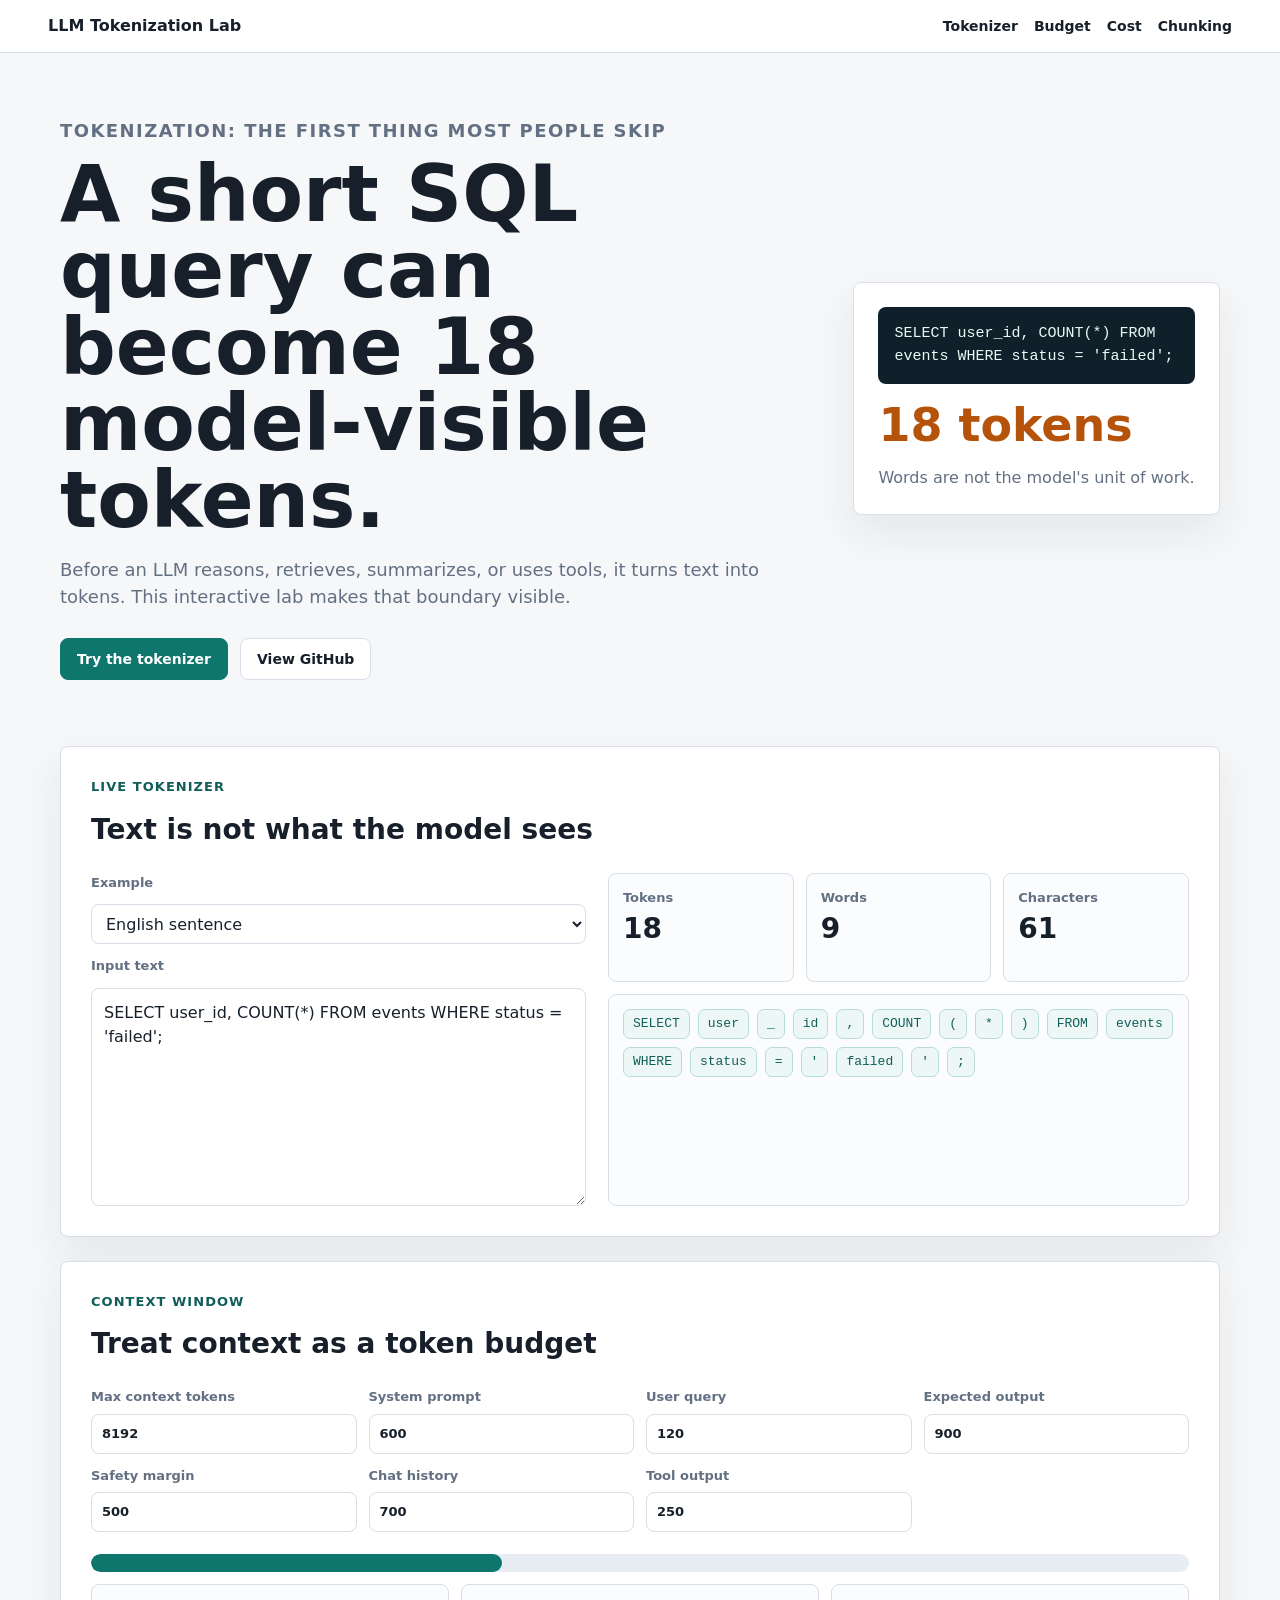
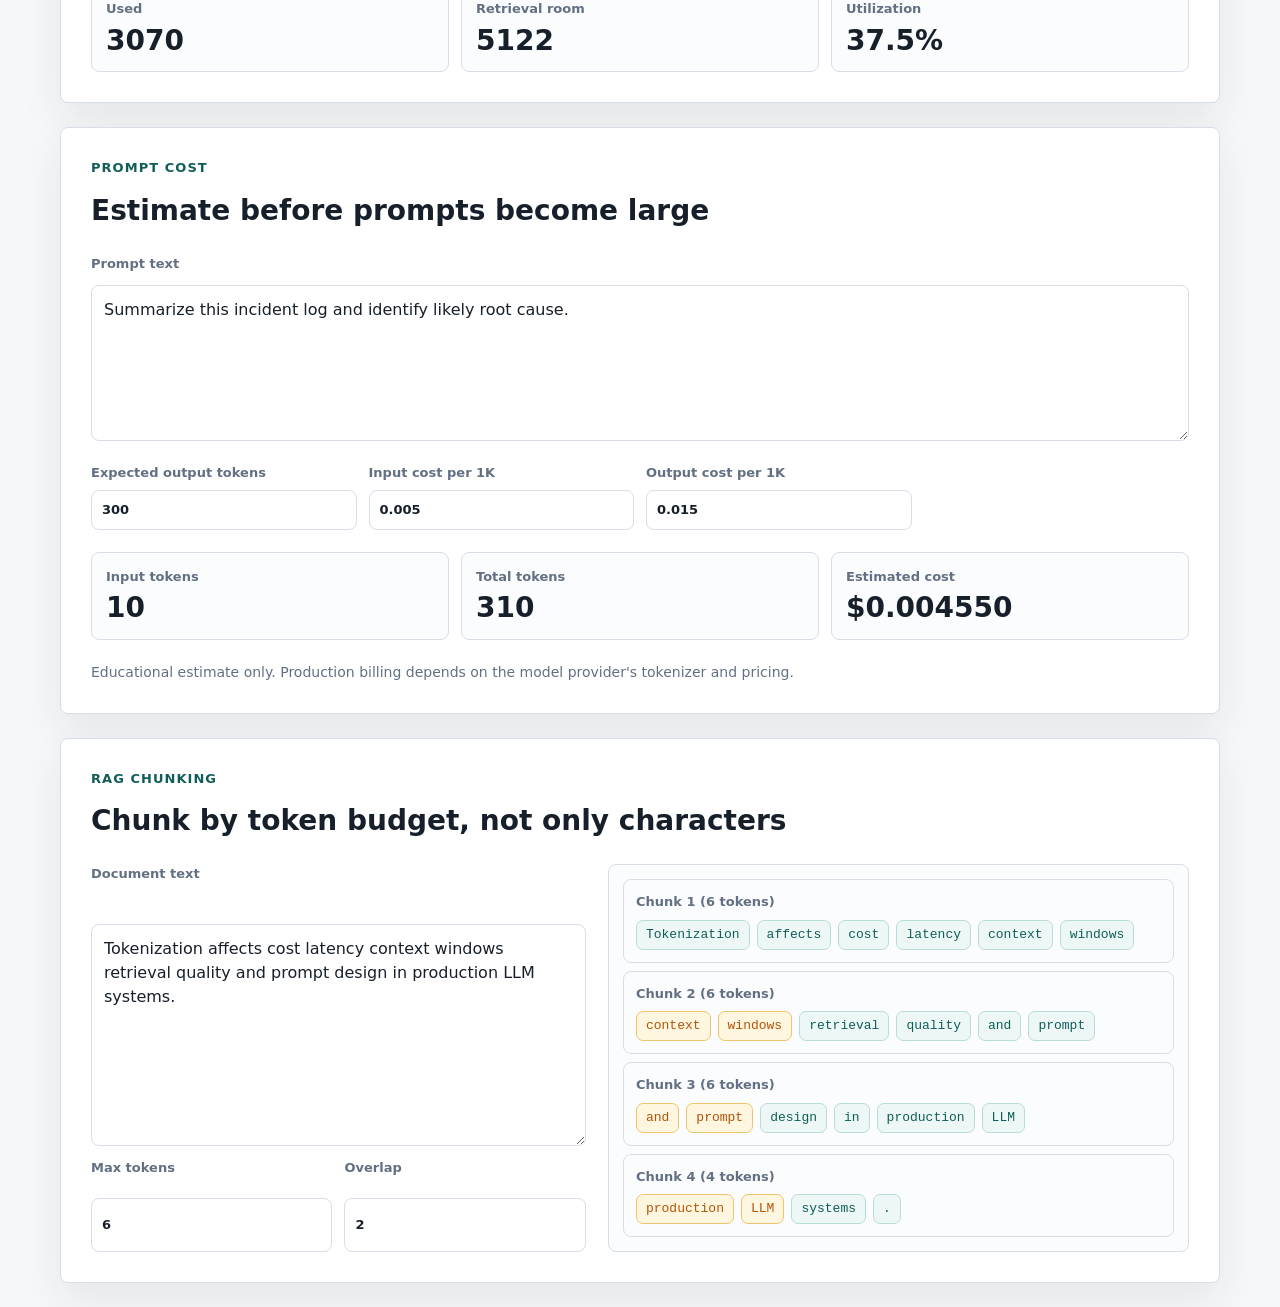
==== site/index.html @ b4047844 "Add interactive tokenization lab UI" ====
<!doctype html>
<html lang="en">
  <head>
    <meta charset="utf-8">
    <meta name="viewport" content="width=device-width, initial-scale=1">
    <title>LLM Tokenization Lab</title>
    <link rel="stylesheet" href="styles.css">
  </head>
  <body>
    <header class="topbar">
      <a class="brand" href="#tokenizer">LLM Tokenization Lab</a>
      <nav aria-label="Main navigation">
        <a href="#tokenizer">Tokenizer</a>
        <a href="#budget">Budget</a>
        <a href="#cost">Cost</a>
        <a href="#chunking">Chunking</a>
      </nav>
    </header>

    <main>
      <section class="hero">
        <div class="hero-copy">
          <p class="eyebrow">Tokenization: The First Thing Most People Skip</p>
          <h1>A short SQL query can become 18 model-visible tokens.</h1>
          <p>
            Before an LLM reasons, retrieves, summarizes, or uses tools, it turns text into tokens.
            This interactive lab makes that boundary visible.
          </p>
          <div class="hero-actions">
            <a class="button primary" href="#tokenizer">Try the tokenizer</a>
            <a class="button" href="https://github.com/siddarthasiripragada/llm-tokenization-lab">View GitHub</a>
          </div>
        </div>
        <div class="hook-panel" aria-label="Token count example">
          <code>SELECT user_id, COUNT(*) FROM events WHERE status = 'failed';</code>
          <strong>18 tokens</strong>
          <span>Words are not the model's unit of work.</span>
        </div>
      </section>

      <section id="tokenizer" class="panel">
        <div class="section-heading">
          <p class="eyebrow">Live Tokenizer</p>
          <h2>Text is not what the model sees</h2>
        </div>
        <div class="workspace">
          <div class="controls">
            <label for="exampleSelect">Example</label>
            <select id="exampleSelect">
              <option value="english">English sentence</option>
              <option value="sql">SQL query</option>
              <option value="json">JSON payload</option>
              <option value="log">Log line</option>
              <option value="identifier">Domain identifier</option>
            </select>

            <label for="tokenInput">Input text</label>
            <textarea id="tokenInput" rows="8"></textarea>
          </div>
          <div class="results">
            <div class="metric-grid">
              <div class="metric">
                <span>Tokens</span>
                <strong id="tokenCount">0</strong>
              </div>
              <div class="metric">
                <span>Words</span>
                <strong id="wordCount">0</strong>
              </div>
              <div class="metric">
                <span>Characters</span>
                <strong id="charCount">0</strong>
              </div>
            </div>
            <div id="tokenList" class="token-list" aria-live="polite"></div>
          </div>
        </div>
      </section>

      <section id="budget" class="panel">
        <div class="section-heading">
          <p class="eyebrow">Context Window</p>
          <h2>Treat context as a token budget</h2>
        </div>
        <div class="calculator">
          <div class="field-grid">
            <label>Max context tokens<input id="maxContext" type="number" min="1" value="8192"></label>
            <label>System prompt<input id="systemPrompt" type="number" min="0" value="600"></label>
            <label>User query<input id="userQuery" type="number" min="0" value="120"></label>
            <label>Expected output<input id="expectedOutput" type="number" min="0" value="900"></label>
            <label>Safety margin<input id="safetyMargin" type="number" min="0" value="500"></label>
            <label>Chat history<input id="chatHistory" type="number" min="0" value="700"></label>
            <label>Tool output<input id="toolOutput" type="number" min="0" value="250"></label>
          </div>
          <div class="budget-output">
            <div class="bar"><span id="budgetBar"></span></div>
            <div class="metric-grid">
              <div class="metric"><span>Used</span><strong id="usedTokens">0</strong></div>
              <div class="metric"><span>Retrieval room</span><strong id="retrievalTokens">0</strong></div>
              <div class="metric"><span>Utilization</span><strong id="utilization">0%</strong></div>
            </div>
          </div>
        </div>
      </section>

      <section id="cost" class="panel">
        <div class="section-heading">
          <p class="eyebrow">Prompt Cost</p>
          <h2>Estimate before prompts become large</h2>
        </div>
        <div class="calculator">
          <div class="controls">
            <label for="costInput">Prompt text</label>
            <textarea id="costInput" rows="5">Summarize this incident log and identify likely root cause.</textarea>
          </div>
          <div class="field-grid">
            <label>Expected output tokens<input id="costOutputTokens" type="number" min="0" value="300"></label>
            <label>Input cost per 1K<input id="inputCost" type="number" min="0" step="0.001" value="0.005"></label>
            <label>Output cost per 1K<input id="outputCost" type="number" min="0" step="0.001" value="0.015"></label>
          </div>
          <div class="metric-grid">
            <div class="metric"><span>Input tokens</span><strong id="costInputTokens">0</strong></div>
            <div class="metric"><span>Total tokens</span><strong id="costTotalTokens">0</strong></div>
            <div class="metric"><span>Estimated cost</span><strong id="estimatedCost">$0.000000</strong></div>
          </div>
          <p class="note">Educational estimate only. Production billing depends on the model provider's tokenizer and pricing.</p>
        </div>
      </section>

      <section id="chunking" class="panel">
        <div class="section-heading">
          <p class="eyebrow">RAG Chunking</p>
          <h2>Chunk by token budget, not only characters</h2>
        </div>
        <div class="workspace">
          <div class="controls">
            <label for="chunkInput">Document text</label>
            <textarea id="chunkInput" rows="7">Tokenization affects cost latency context windows retrieval quality and prompt design in production LLM systems.</textarea>
            <div class="field-grid compact">
              <label>Max tokens<input id="chunkMax" type="number" min="1" value="6"></label>
              <label>Overlap<input id="chunkOverlap" type="number" min="0" value="2"></label>
            </div>
          </div>
          <div id="chunks" class="chunks" aria-live="polite"></div>
        </div>
      </section>
    </main>

    <script src="app.js"></script>
  </body>
</html>
---- site/styles.css ----
:root {
  color-scheme: light;
  --bg: #f6f7f9;
  --ink: #17202a;
  --muted: #637083;
  --line: #d8dee8;
  --panel: #ffffff;
  --accent: #0f766e;
  --accent-dark: #115e59;
  --warm: #b45309;
  --code: #10202a;
  --soft: #edf7f5;
}

* {
  box-sizing: border-box;
}

html {
  scroll-behavior: smooth;
}

body {
  margin: 0;
  background: var(--bg);
  color: var(--ink);
  font-family: Inter, ui-sans-serif, system-ui, -apple-system, BlinkMacSystemFont, "Segoe UI", sans-serif;
  line-height: 1.5;
}

.topbar {
  position: sticky;
  top: 0;
  z-index: 10;
  display: flex;
  align-items: center;
  justify-content: space-between;
  gap: 24px;
  padding: 14px clamp(18px, 4vw, 48px);
  border-bottom: 1px solid var(--line);
  background: rgba(255, 255, 255, 0.94);
  backdrop-filter: blur(12px);
}

.brand {
  color: var(--ink);
  font-weight: 760;
  text-decoration: none;
}

nav {
  display: flex;
  gap: 16px;
  flex-wrap: wrap;
}

nav a,
.button {
  color: var(--ink);
  font-size: 14px;
  font-weight: 650;
  text-decoration: none;
}

main {
  width: min(1160px, calc(100% - 32px));
  margin: 0 auto;
}

.hero {
  display: grid;
  grid-template-columns: minmax(0, 1.35fr) minmax(300px, 0.65fr);
  gap: 32px;
  align-items: center;
  min-height: 560px;
  padding: 64px 0 42px;
}

.hero h1 {
  max-width: 780px;
  margin: 0;
  font-size: clamp(42px, 7vw, 78px);
  line-height: 0.98;
  letter-spacing: 0;
}

.hero p {
  max-width: 720px;
  color: var(--muted);
  font-size: 18px;
}

.eyebrow {
  margin: 0 0 12px;
  color: var(--accent-dark);
  font-size: 13px;
  font-weight: 800;
  letter-spacing: 0.08em;
  text-transform: uppercase;
}

.hero-actions {
  display: flex;
  gap: 12px;
  flex-wrap: wrap;
  margin-top: 28px;
}

.button {
  display: inline-flex;
  align-items: center;
  min-height: 42px;
  padding: 0 16px;
  border: 1px solid var(--line);
  border-radius: 8px;
  background: #fff;
}

.button.primary {
  border-color: var(--accent);
  background: var(--accent);
  color: #fff;
}

.hook-panel,
.panel {
  border: 1px solid var(--line);
  border-radius: 8px;
  background: var(--panel);
  box-shadow: 0 18px 44px rgba(22, 32, 42, 0.08);
}

.hook-panel {
  display: grid;
  gap: 18px;
  padding: 24px;
}

.hook-panel code {
  display: block;
  padding: 16px;
  border-radius: 8px;
  background: var(--code);
  color: #e8fbf7;
  font-size: 15px;
  white-space: pre-wrap;
}

.hook-panel strong {
  color: var(--warm);
  font-size: 46px;
  line-height: 1;
}

.hook-panel span {
  color: var(--muted);
}

.panel {
  margin: 24px 0;
  padding: clamp(18px, 3vw, 30px);
}

.section-heading {
  margin-bottom: 22px;
}

.section-heading h2 {
  margin: 0;
  font-size: 28px;
}

.workspace,
.calculator {
  display: grid;
  grid-template-columns: minmax(0, 0.92fr) minmax(320px, 1.08fr);
  gap: 22px;
}

.calculator {
  grid-template-columns: 1fr;
}

.controls,
.results,
.budget-output {
  display: grid;
  gap: 12px;
}

label {
  display: grid;
  gap: 7px;
  color: var(--muted);
  font-size: 13px;
  font-weight: 720;
}

textarea,
select,
input {
  width: 100%;
  border: 1px solid var(--line);
  border-radius: 8px;
  background: #fff;
  color: var(--ink);
  font: inherit;
}

textarea {
  min-height: 156px;
  padding: 12px;
  resize: vertical;
}

select,
input {
  min-height: 40px;
  padding: 8px 10px;
}

.field-grid {
  display: grid;
  grid-template-columns: repeat(4, minmax(150px, 1fr));
  gap: 12px;
}

.field-grid.compact {
  grid-template-columns: repeat(2, minmax(120px, 1fr));
}

.metric-grid {
  display: grid;
  grid-template-columns: repeat(3, minmax(0, 1fr));
  gap: 12px;
}

.metric {
  min-height: 88px;
  padding: 14px;
  border: 1px solid var(--line);
  border-radius: 8px;
  background: #fbfcfd;
}

.metric span {
  display: block;
  color: var(--muted);
  font-size: 13px;
  font-weight: 700;
}

.metric strong {
  display: block;
  margin-top: 8px;
  font-size: 28px;
  line-height: 1;
}

.token-list,
.chunks {
  display: flex;
  flex-wrap: wrap;
  align-content: flex-start;
  gap: 8px;
  min-height: 190px;
  padding: 14px;
  border: 1px solid var(--line);
  border-radius: 8px;
  background: #fbfcfd;
}

.token,
.chunk-token {
  display: inline-flex;
  align-items: center;
  min-height: 30px;
  padding: 4px 9px;
  border: 1px solid #b8dcd6;
  border-radius: 7px;
  background: var(--soft);
  color: var(--accent-dark);
  font-family: ui-monospace, SFMono-Regular, Consolas, "Liberation Mono", monospace;
  font-size: 13px;
}

.bar {
  width: 100%;
  height: 18px;
  overflow: hidden;
  border-radius: 999px;
  background: #e8edf3;
}

.bar span {
  display: block;
  width: 0%;
  height: 100%;
  border-radius: inherit;
  background: var(--accent);
  transition: width 160ms ease;
}

.note {
  margin: 0;
  color: var(--muted);
  font-size: 14px;
}

.chunks {
  display: grid;
  grid-template-columns: 1fr;
}

.chunk {
  padding: 12px;
  border: 1px solid var(--line);
  border-radius: 8px;
  background: #fbfcfd;
}

.chunk-title {
  margin-bottom: 8px;
  color: var(--muted);
  font-size: 13px;
  font-weight: 780;
}

.chunk-tokens {
  display: flex;
  gap: 7px;
  flex-wrap: wrap;
}

.chunk-token.overlap {
  border-color: #f0c36d;
  background: #fff6df;
  color: var(--warm);
}

@media (max-width: 820px) {
  .topbar,
  .hero,
  .workspace {
    grid-template-columns: 1fr;
  }

  .topbar {
    align-items: flex-start;
    flex-direction: column;
  }

  .hero {
    min-height: auto;
    padding-top: 42px;
  }

  .field-grid,
  .metric-grid {
    grid-template-columns: 1fr;
  }
}
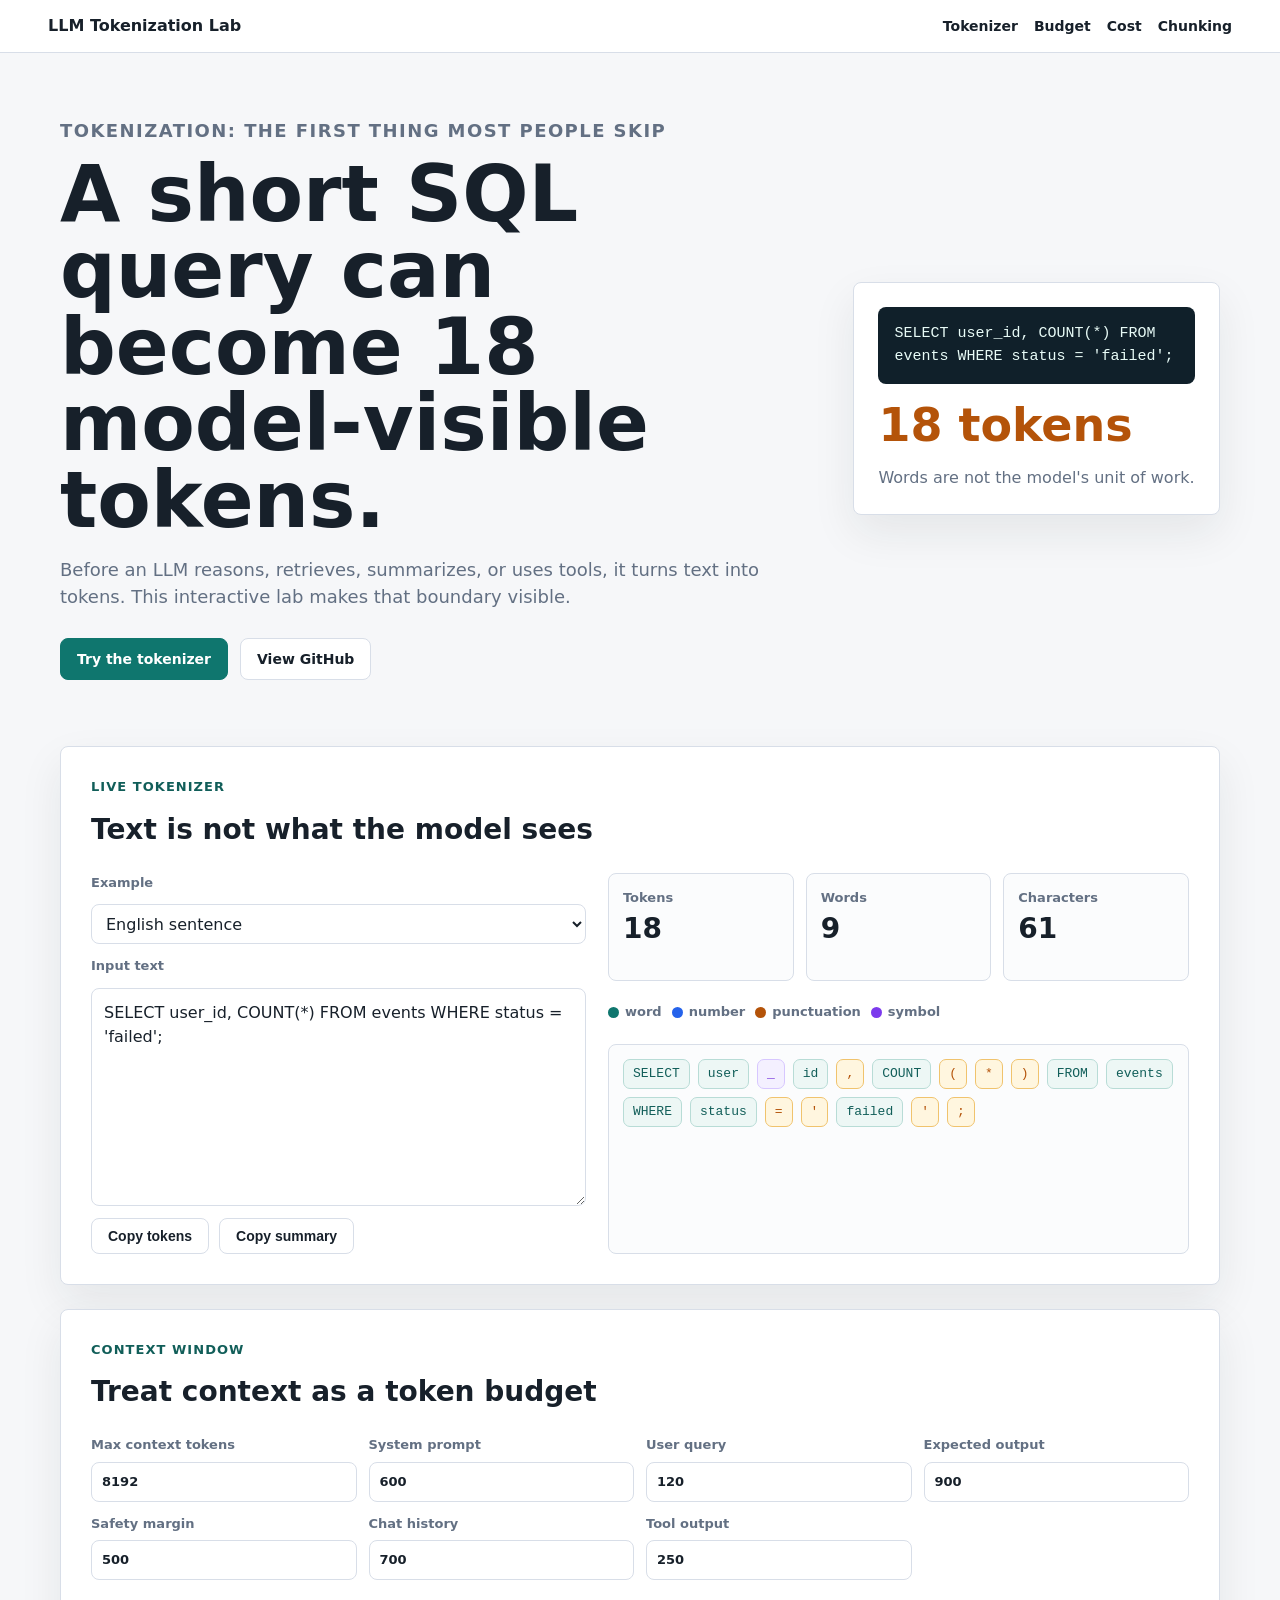
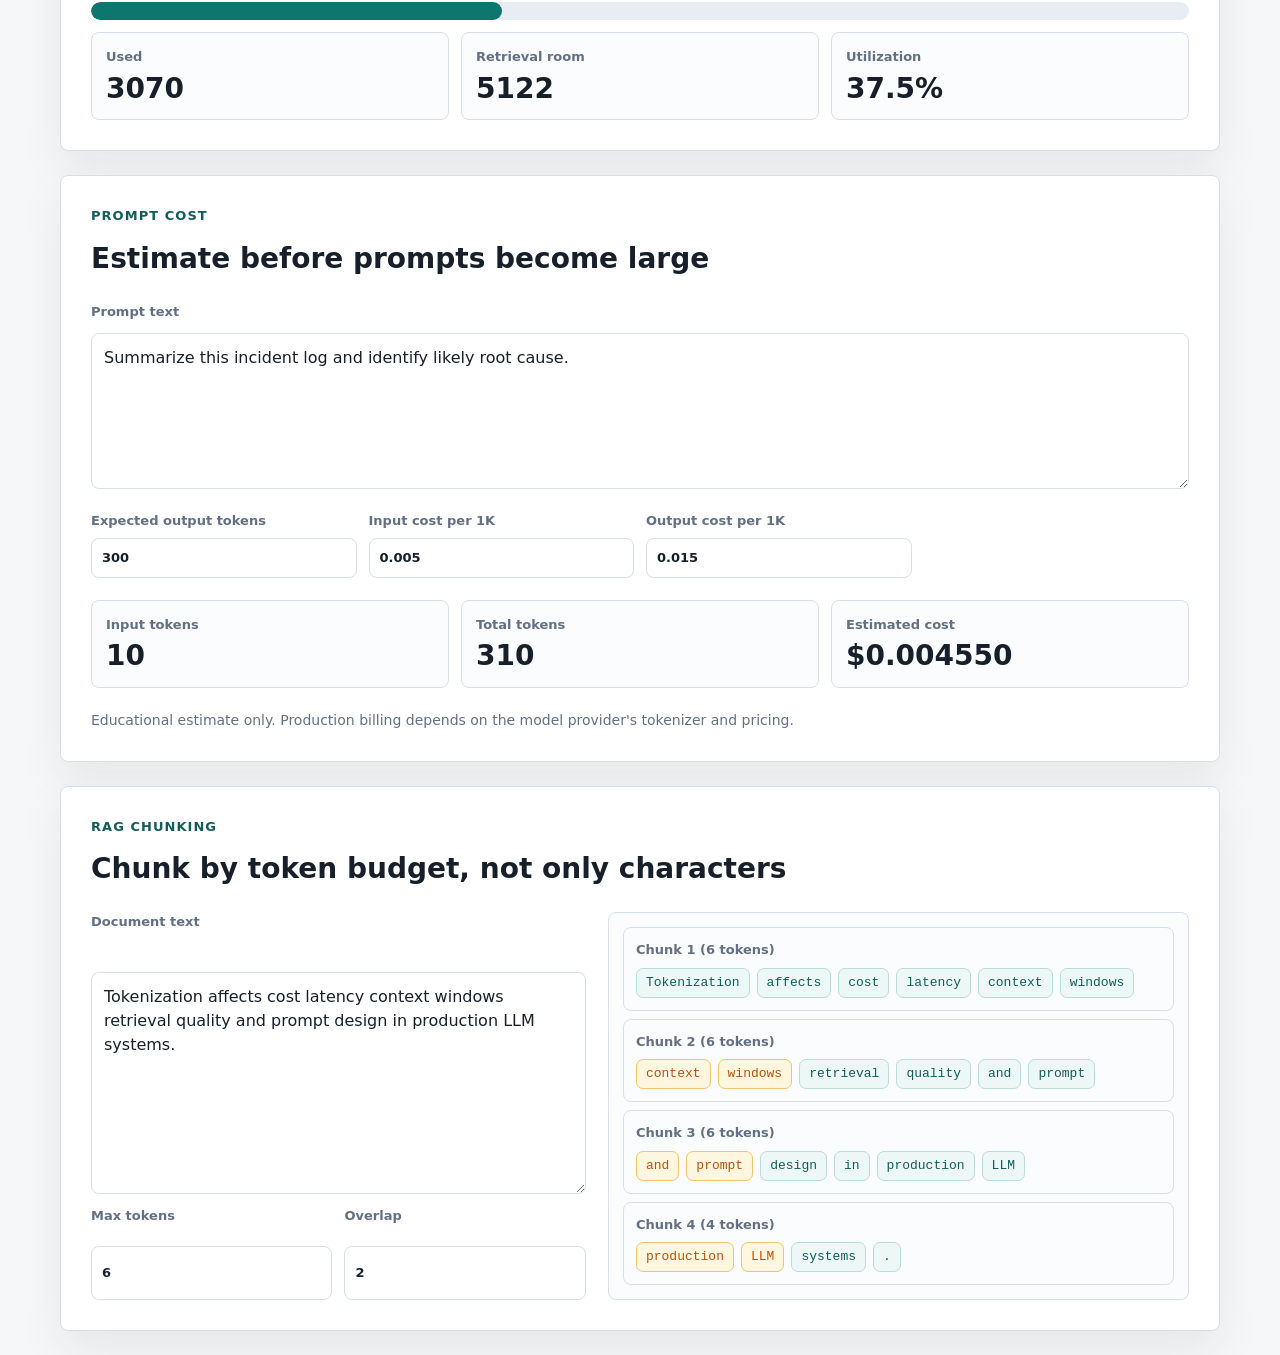
==== commit 2e5f10c9: "Polish tokenization lab presentation" ====
--- a/site/index.html
+++ b/site/index.html
@@ -52,10 +52,17 @@
               <option value="json">JSON payload</option>
               <option value="log">Log line</option>
               <option value="identifier">Domain identifier</option>
+              <option value="code">Code snippet</option>
+              <option value="unicode">Emoji and Unicode</option>
             </select>
 
             <label for="tokenInput">Input text</label>
             <textarea id="tokenInput" rows="8"></textarea>
+            <div class="inline-actions">
+              <button id="copyTokens" class="button small" type="button">Copy tokens</button>
+              <button id="copySummary" class="button small" type="button">Copy summary</button>
+              <span id="copyStatus" class="copy-status" role="status" aria-live="polite"></span>
+            </div>
           </div>
           <div class="results">
             <div class="metric-grid">
@@ -71,6 +78,12 @@
                 <span>Characters</span>
                 <strong id="charCount">0</strong>
               </div>
+            </div>
+            <div class="legend" aria-label="Token type legend">
+              <span><i class="legend-word"></i>word</span>
+              <span><i class="legend-number"></i>number</span>
+              <span><i class="legend-punctuation"></i>punctuation</span>
+              <span><i class="legend-symbol"></i>symbol</span>
             </div>
             <div id="tokenList" class="token-list" aria-live="polite"></div>
           </div>
--- a/site/styles.css
+++ b/site/styles.css
@@ -109,6 +109,7 @@
 .button {
   display: inline-flex;
   align-items: center;
+  justify-content: center;
   min-height: 42px;
   padding: 0 16px;
   border: 1px solid var(--line);
@@ -120,6 +121,25 @@
   border-color: var(--accent);
   background: var(--accent);
   color: #fff;
+}
+
+.button.small {
+  min-height: 36px;
+  cursor: pointer;
+}
+
+.inline-actions {
+  display: flex;
+  align-items: center;
+  flex-wrap: wrap;
+  gap: 10px;
+}
+
+.copy-status {
+  min-height: 20px;
+  color: var(--accent-dark);
+  font-size: 13px;
+  font-weight: 700;
 }
 
 .hook-panel,
@@ -268,6 +288,43 @@
   border: 1px solid var(--line);
   border-radius: 8px;
   background: #fbfcfd;
+}
+
+.legend {
+  display: flex;
+  flex-wrap: wrap;
+  gap: 10px;
+  color: var(--muted);
+  font-size: 13px;
+  font-weight: 700;
+}
+
+.legend span {
+  display: inline-flex;
+  align-items: center;
+  gap: 6px;
+}
+
+.legend i {
+  width: 11px;
+  height: 11px;
+  border-radius: 50%;
+}
+
+.legend-word {
+  background: #0f766e;
+}
+
+.legend-number {
+  background: #2563eb;
+}
+
+.legend-punctuation {
+  background: #b45309;
+}
+
+.legend-symbol {
+  background: #7c3aed;
 }
 
 .token,
@@ -284,6 +341,30 @@
   font-size: 13px;
 }
 
+.token-word {
+  border-color: #b8dcd6;
+  background: var(--soft);
+  color: var(--accent-dark);
+}
+
+.token-number {
+  border-color: #bfd2ff;
+  background: #eef4ff;
+  color: #1d4ed8;
+}
+
+.token-punctuation {
+  border-color: #f0c36d;
+  background: #fff6df;
+  color: var(--warm);
+}
+
+.token-symbol {
+  border-color: #d7c7ff;
+  background: #f4f0ff;
+  color: #6d28d9;
+}
+
 .bar {
   width: 100%;
   height: 18px;
